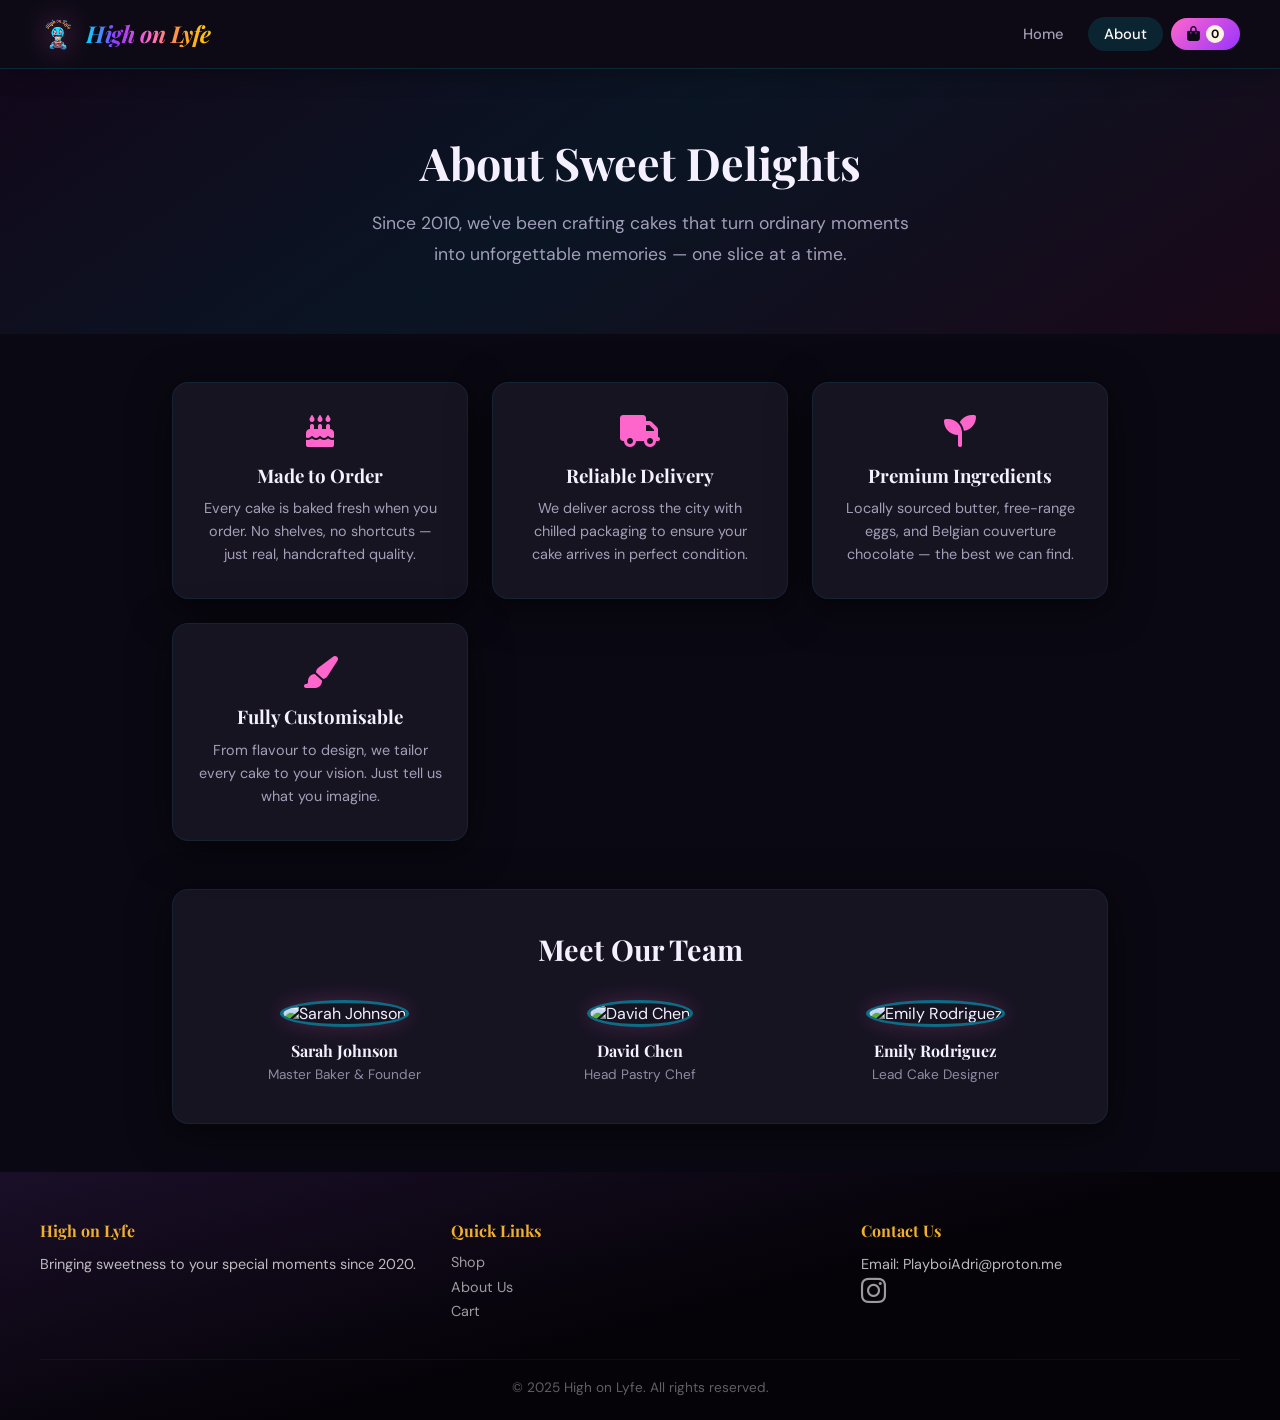
==== about.html @ c01b578d "Add files via upload" ====
<!DOCTYPE html>
<html lang="en">
<head>
  <meta charset="UTF-8">
  <meta name="viewport" content="width=device-width, initial-scale=1.0">
  <title>About Us — Sweet Delights</title>
  <link rel="stylesheet" href="https://cdnjs.cloudflare.com/ajax/libs/font-awesome/6.4.0/css/all.min.css">
  <link rel="stylesheet" href="css/common.css">
  <link rel="stylesheet" href="css/about.css">
</head>
<body>
  <nav class="navbar">
    <div class="nav-brand">
      <a href="index.html" class="brand-lockup" aria-label="High on Lyfe home">
        <img class="brand-logo-img" src="img/Logo.png" alt="" decoding="async">
        <span class="brand-name" aria-hidden="true">High on Lyfe</span>
      </a>
    </div>
    <div class="nav-links">
      <a href="index.html" >Home</a>
      <a href="about.html" class="active">About</a>
      <div class="cart-icon"><a href="cart.html"><i class="fas fa-shopping-bag"></i><span class="cart-count">0</span></a></div>
    </div>
  </nav>
  <section class="about-hero">
    <h1>About Sweet Delights</h1>
    <p>Since 2010, we've been crafting cakes that turn ordinary moments into unforgettable memories — one slice at a time.</p>
  </section>
  <div class="about-content">
    <div class="features-grid">
      <div class="feature-card"><i class="fas fa-birthday-cake"></i><h3>Made to Order</h3><p>Every cake is baked fresh when you order. No shelves, no shortcuts — just real, handcrafted quality.</p></div>
      <div class="feature-card"><i class="fas fa-truck"></i><h3>Reliable Delivery</h3><p>We deliver across the city with chilled packaging to ensure your cake arrives in perfect condition.</p></div>
      <div class="feature-card"><i class="fas fa-seedling"></i><h3>Premium Ingredients</h3><p>Locally sourced butter, free-range eggs, and Belgian couverture chocolate — the best we can find.</p></div>
      <div class="feature-card"><i class="fas fa-paint-brush"></i><h3>Fully Customisable</h3><p>From flavour to design, we tailor every cake to your vision. Just tell us what you imagine.</p></div>
    </div>
    <div class="team-section">
      <h2>Meet Our Team</h2>
      <div class="team-grid">
        <div class="team-member"><img src="https://images.unsplash.com/photo-1438761681033-6461ffad8d80?auto=format&fit=crop&w=300" alt="Sarah Johnson"><h3>Sarah Johnson</h3><p>Master Baker &amp; Founder</p></div>
        <div class="team-member"><img src="https://images.unsplash.com/photo-1472099645785-5658abf4ff4e?auto=format&fit=crop&w=300" alt="David Chen"><h3>David Chen</h3><p>Head Pastry Chef</p></div>
        <div class="team-member"><img src="https://images.unsplash.com/photo-1494790108377-be9c29b29330?auto=format&fit=crop&w=300" alt="Emily Rodriguez"><h3>Emily Rodriguez</h3><p>Lead Cake Designer</p></div>
      </div>
    </div>
  </div>
  <footer>
    <div class="footer-content">
      <div class="footer-section"><h3>High on Lyfe</h3><p>Bringing sweetness to your special moments since 2020.</p></div>
      <div class="footer-section"><h3>Quick Links</h3><a href="index.html">Shop</a><a href="about.html">About Us</a><a href="cart.html">Cart</a></div>
      <div class="footer-section"><h3>Contact Us</h3><p>Email: PlayboiAdri@proton.me</p><a class="btn text-white btn-floating m-1"  href="https://www.instagram.com/ss00ss62?igsh=OXA2djl1YWgwNTIw" role="button">
        <i class="fab fa-instagram fa-2x"></i></a></div>
    </div>
    <div class="footer-bottom"><p>&copy; 2025 High on Lyfe. All rights reserved.</p></div>
  </footer>
  <script>const products = [
  { id:1, title:'Classic Chocolate Birthday Cake', category:'birthday', price:45, description:'Rich layers of dark chocolate sponge with silky ganache frosting and festive decorations.', image:'https://images.unsplash.com/photo-1578985545062-69928b1d9587?auto=format&fit=crop&w=600', badge:'Bestseller' },
  { id:2, title:'Strawberry Shortcake', category:'birthday', price:38, description:'Light vanilla layers piled high with fresh strawberries and whipped cream.', image:'https://images.unsplash.com/photo-1565958011703-44f9829ba187?auto=format&fit=crop&w=600', badge:null },
  { id:3, title:'Rainbow Funfetti Cake', category:'birthday', price:42, description:'A celebration in every slice — colourful sprinkles baked right into fluffy vanilla batter.', image:'https://images.unsplash.com/photo-1558301211-0d8c8ddee6ec?auto=format&fit=crop&w=600', badge:null },
  { id:4, title:'Elegant White Wedding Cake', category:'wedding', price:195, description:'Three-tier ivory fondant masterpiece adorned with delicate sugar flowers.', image:'https://images.unsplash.com/photo-1464349095431-e9a21285b5f3?auto=format&fit=crop&w=600', badge:'Premium' },
  { id:5, title:'Rustic Naked Wedding Cake', category:'wedding', price:165, description:'Exposed sponge tiers decorated with fresh florals and eucalyptus for a boho vibe.', image:'https://images.unsplash.com/photo-1519671482749-fd09be7ccebf?auto=format&fit=crop&w=600', badge:null },
  { id:6, title:'Gold Drip Wedding Cake', category:'wedding', price:220, description:'Luxurious dark chocolate tiers with edible gold drip and handcrafted sugar roses.', image:'https://images.unsplash.com/photo-1515934751635-c81c6bc9a2d8?auto=format&fit=crop&w=600', badge:'Luxury' },
  { id:7, title:'Custom Photo Cake', category:'custom', price:65, description:'Your favourite photo printed on a smooth fondant panel — fully personalised.', image:'https://images.unsplash.com/photo-1588195538326-c5b1e9f80a1b?auto=format&fit=crop&w=600', badge:null },
  { id:8, title:'Name & Number Cake', category:'custom', price:55, description:'Bold numerals and hand-piped names make every milestone unforgettable.', image:'https://images.unsplash.com/photo-1614707267537-b85aaf00c4b7?auto=format&fit=crop&w=600', badge:null },
  { id:9, title:'Character Sculpted Cake', category:'custom', price:95, description:'Bring your favourite character to life with our hand-sculpted fondant art.', image:'https://images.unsplash.com/photo-1571115177098-24ec42ed204d?auto=format&fit=crop&w=600', badge:'Popular' }
];

function getCart() { return JSON.parse(localStorage.getItem('sweetdelights_cart')) || []; }
function saveCart(cart) { localStorage.setItem('sweetdelights_cart', JSON.stringify(cart)); }
function getCartCount() { return getCart().reduce((s,i) => s + i.quantity, 0); }
function updateCartBadge() { document.querySelectorAll('.cart-count').forEach(b => b.textContent = getCartCount()); }

function showToast(msg, icon='fa-check-circle') {
  let t = document.querySelector('.toast');
  if (!t) { t = document.createElement('div'); t.className = 'toast'; document.body.appendChild(t); }
  t.innerHTML = `<i class="fas ${icon}"></i> ${msg}`;
  t.classList.add('show');
  clearTimeout(t._to);
  t._to = setTimeout(() => t.classList.remove('show'), 2800);
}

function addToCart(productId, quantity) {
  const p = products.find(x => x.id === productId);
  if (!p) return;
  const cart = getCart();
  const ex = cart.find(i => i.id === productId);
  if (ex) ex.quantity += quantity;
  else cart.push({ id:p.id, title:p.title, price:p.price, image:p.image, quantity });
  saveCart(cart);
  updateCartBadge();
  showToast(p.title + ' added to cart');
}

function initIndexPage() {
  const container = document.getElementById('products-container');
  if (!container) return;
  const tabsWrapper = document.querySelector('.category-tabs');
  const searchInput = document.getElementById('search');
  const quantities = {};
  products.forEach(p => { quantities[p.id] = 1; });
  let activeCategory = 'birthday';

  function renderProducts() {
    const q = searchInput ? searchInput.value.toLowerCase().trim() : '';
    const filtered = products.filter(p => {
      const mc = activeCategory === 'all' || p.category === activeCategory;
      const mq = !q || p.title.toLowerCase().includes(q) || p.description.toLowerCase().includes(q);
      return mc && mq;
    });
    if (!filtered.length) {
      container.innerHTML = '<div class="empty-state"><i class="fas fa-search"></i><p>No cakes found. Try a different search.</p></div>';
      return;
    }
    container.innerHTML = filtered.map(p => `
      <div class="product-card">
        <div class="product-img-wrap">
          <img src="${p.image}" alt="${p.title}" loading="lazy">
          ${p.badge ? `<span class="product-badge">${p.badge}</span>` : ''}
        </div>
        <div class="product-info">
          <span class="product-category">${p.category}</span>
          <h3 class="product-title">${p.title}</h3>
          <p class="product-desc">${p.description}</p>
          <div class="qty-controls">
            <button class="qty-btn" onclick="changeQty(${p.id},-1)"><i class="fas fa-minus"></i></button>
            <span class="qty-display" id="qty-${p.id}">${quantities[p.id]}</span>
            <button class="qty-btn" onclick="changeQty(${p.id},1)"><i class="fas fa-plus"></i></button>
          </div>
          <div class="product-footer"><span class="product-price">$${p.price}</span></div>
          <button class="add-to-cart-btn" onclick="addToCart(${p.id}, quantities[${p.id}])">
            <i class="fas fa-shopping-bag"></i> Add to Cart
          </button>
        </div>
      </div>`).join('');
  }

  window.changeQty = function(id, delta) {
    quantities[id] = Math.max(1, (quantities[id]||1) + delta);
    const el = document.getElementById('qty-' + id);
    if (el) el.textContent = quantities[id];
  };

  if (tabsWrapper) {
    tabsWrapper.querySelectorAll('.tab-btn').forEach(btn => {
      btn.addEventListener('click', () => {
        tabsWrapper.querySelectorAll('.tab-btn').forEach(b => b.classList.remove('active'));
        btn.classList.add('active');
        activeCategory = btn.dataset.category;
        renderProducts();
      });
    });
  }
  if (searchInput) searchInput.addEventListener('input', renderProducts);
  renderProducts();
}

document.addEventListener('DOMContentLoaded', () => { updateCartBadge(); initIndexPage(); });
</script>
</body>
</html>
---- css/common.css ----
@import url('https://fonts.googleapis.com/css2?family=Playfair+Display:ital,wght@0,400;0,700;1,400&family=DM+Sans:wght@300;400;500;600&display=swap');

:root {
  /* Logo palette */
  --cyan: #00d8ff;
  --pink: #ff66cc;
  --purple: #9933ff;
  --orange: #ff9933;
  --yellow: #ffcc00;
  --chocolate: #3d2618;
  --cream-light: #fff5e1;
  --void: #050508;

  /* Semantic tokens (dark UI, names kept for existing pages) */
  --cream: #0a0812;
  --white: #171422;
  --deep: #f5f0ff;
  --mocha: rgba(232, 224, 255, 0.68);
  --rose: #ff66cc;
  --blush: #00d8ff;
  --sage: #00d8ff;
  --gold: #ffcc00;
  --ink: #fffafc;
  --on-accent: #100818;
  --shadow: 0 8px 40px rgba(0, 0, 0, 0.55);
  --radius: 16px;
  --line: rgba(0, 216, 255, 0.14);
  --footer-bg: linear-gradient(165deg, #1a0f28 0%, #050308 55%);
}

*, *::before, *::after { margin: 0; padding: 0; box-sizing: border-box; }
html { scroll-behavior: smooth; }
body { font-family: 'DM Sans', sans-serif; background: var(--cream); color: var(--deep); min-height: 100vh; }

.navbar { background: rgba(14, 11, 22, 0.94); backdrop-filter: blur(12px); padding: 1rem 2.5rem; display: flex; justify-content: space-between; align-items: center; position: sticky; top: 0; z-index: 100; border-bottom: 1px solid var(--line); box-shadow: 0 2px 24px rgba(0,0,0,0.35); }
.nav-brand { display: flex; align-items: center; min-width: 0; }
.brand-lockup { display: inline-flex; align-items: center; gap: 0.65rem; text-decoration: none; min-width: 0; }
.brand-lockup:focus-visible { outline: 2px solid var(--cyan); outline-offset: 4px; border-radius: 8px; }
.brand-logo-img { height: 2.25rem; width: auto; display: block; object-fit: contain; flex-shrink: 0; filter: drop-shadow(0 0 14px rgba(255,102,204,0.4)); }
.brand-name {
  font-family: 'Playfair Display', serif;
  font-size: clamp(1.05rem, 2.8vw, 1.45rem);
  font-weight: 700;
  font-style: italic;
  letter-spacing: -0.02em;
  line-height: 1.1;
  white-space: nowrap;
  background: linear-gradient(90deg, var(--cyan), var(--purple), var(--pink), var(--orange), var(--yellow));
  -webkit-background-clip: text;
  background-clip: text;
  -webkit-text-fill-color: transparent;
}
.nav-links { display: flex; align-items: center; gap: 0.5rem; }
.nav-links a { font-size: 0.92rem; font-weight: 500; color: var(--mocha); text-decoration: none; padding: 0.45rem 1rem; border-radius: 50px; transition: all 0.2s; }
.nav-links a:hover, .nav-links a.active { background: rgba(0, 216, 255, 0.12); color: var(--ink); }
.cart-icon { position: relative; }
.cart-icon a { display: flex; align-items: center; gap: 0.4rem; background: linear-gradient(135deg, var(--pink), var(--purple)); color: var(--on-accent) !important; padding: 0.45rem 1rem !important; border-radius: 50px; font-weight: 600; }
.cart-icon a:hover { filter: brightness(1.12); }
.cart-count { background: var(--cream-light); color: var(--on-accent); border-radius: 50px; font-size: 0.75rem; font-weight: 700; min-width: 18px; height: 18px; display: inline-flex; align-items: center; justify-content: center; padding: 0 4px; }

footer { background: var(--footer-bg); color: rgba(255,255,255,0.72); padding: 3rem 2.5rem 1.5rem; }
.footer-content { max-width: 1200px; margin: 0 auto; display: grid; grid-template-columns: repeat(auto-fit, minmax(200px, 1fr)); gap: 2rem; margin-bottom: 2rem; }
.footer-section h3 { font-family: 'Playfair Display', serif; color: #efaf2f; margin-bottom: 0.8rem; font-size: 1rem; }
.footer-section a { color: rgba(255,255,255,0.6); text-decoration: none; display: block; margin-bottom: 0.4rem; font-size: 0.9rem; transition: color 0.2s; }
.footer-section a:hover { color: var(--cyan); }
.footer-section p { font-size: 0.9rem; line-height: 1.6; }
.footer-bottom { border-top: 1px solid rgba(255,255,255,0.08); padding-top: 1.2rem; text-align: center; font-size: 0.85rem; opacity: 0.5; }

.toast { position: fixed; bottom: 2rem; right: 2rem; background: var(--white); color: var(--deep); border: 1px solid var(--line); padding: 0.85rem 1.4rem; border-radius: 50px; font-size: 0.9rem; font-weight: 500; box-shadow: var(--shadow); transform: translateY(80px); opacity: 0; transition: all 0.35s cubic-bezier(0.34,1.56,0.64,1); z-index: 999; display: flex; align-items: center; gap: 0.6rem; }
.toast.show { transform: translateY(0); opacity: 1; }
.toast i { color: var(--gold); }

/* Custom modal (replaces alert / confirm) */
body.hy-modal-open { overflow: hidden; }
.hy-modal-overlay { position: fixed; inset: 0; z-index: 10000; display: flex; align-items: center; justify-content: center; padding: 1.5rem; background: rgba(5, 4, 12, 0.78); backdrop-filter: blur(8px); opacity: 0; visibility: hidden; pointer-events: none; transition: opacity 0.25s ease, visibility 0.25s ease; }
.hy-modal-overlay.is-open { opacity: 1; visibility: visible; pointer-events: auto; }
.hy-modal { width: 100%; max-width: 400px; background: linear-gradient(165deg, #1e1830 0%, #14101f 100%); border: 1px solid rgba(0, 216, 255, 0.22); border-radius: var(--radius); box-shadow: 0 24px 64px rgba(0, 0, 0, 0.65), 0 0 0 1px rgba(255, 102, 204, 0.12); padding: 1.5rem 1.5rem 1.35rem; transform: scale(0.94) translateY(8px); transition: transform 0.28s cubic-bezier(0.34, 1.2, 0.64, 1); }
.hy-modal-overlay.is-open .hy-modal { transform: scale(1) translateY(0); }
.hy-modal-title { font-family: 'Playfair Display', serif; font-size: 1.25rem; color: var(--deep); margin-bottom: 0.65rem; line-height: 1.25; }
.hy-modal-text { font-size: 0.95rem; color: var(--mocha); line-height: 1.55; margin-bottom: 1.35rem; }
.hy-modal-actions { display: flex; justify-content: flex-end; gap: 0.6rem; flex-wrap: wrap; }
.hy-modal-btn { font-family: 'DM Sans', sans-serif; font-size: 0.9rem; font-weight: 600; padding: 0.55rem 1.25rem; border-radius: 50px; border: none; cursor: pointer; transition: filter 0.2s, transform 0.15s; }
.hy-modal-btn:active { transform: scale(0.97); }
.hy-modal-btn-ghost { background: transparent; color: var(--mocha); border: 1.5px solid var(--line); }
.hy-modal-btn-ghost:hover { color: var(--deep); border-color: rgba(0, 216, 255, 0.35); background: rgba(0, 216, 255, 0.06); }
.hy-modal-btn-primary { background: linear-gradient(135deg, var(--pink), var(--purple)); color: var(--on-accent); }
.hy-modal-btn-primary:hover { filter: brightness(1.1); }

@media (max-width: 700px) { .confirm-layout { grid-template-columns: 1fr; } }
@media (max-width: 600px) {
  .navbar { padding: 0.8rem 1.2rem; }
  .brand-name { font-size: clamp(0.95rem, 4.2vw, 1.2rem); }
  .filters-wrapper { padding: 1.2rem 1.2rem 0.5rem; }
  .products-section { padding: 0.5rem 1.2rem 3rem; }
  .hero { padding: 3rem 1.5rem 2.5rem; }
  .page-container, .about-content { padding: 0 1.2rem; }
  .confirm-layout { padding: 0 1.2rem; }
  .form-row { grid-template-columns: 1fr; }
  .cart-item { grid-template-columns: 70px 1fr; }
  .cart-item-controls { grid-column: 1 / -1; flex-direction: row; justify-content: space-between; }
}
---- css/about.css ----
/* ABOUT */
.about-hero { background: linear-gradient(145deg, #12081a 0%, #0a1524 45%, #1a0818 100%); padding: 4rem 2.5rem; text-align: center; }
.about-hero h1 { font-family: 'Playfair Display', serif; font-size: 2.8rem; color: var(--deep); margin-bottom: 1rem; }
.about-hero p { color: var(--mocha); font-size: 1.1rem; max-width: 560px; margin: 0 auto; line-height: 1.75; }
.about-content { max-width: 1000px; margin: 3rem auto; padding: 0 2rem; }
.features-grid { display: grid; grid-template-columns: repeat(auto-fit, minmax(220px, 1fr)); gap: 1.5rem; margin-bottom: 3rem; }
.feature-card { background: var(--white); border-radius: var(--radius); padding: 2rem 1.5rem; text-align: center; box-shadow: var(--shadow); border: 1px solid rgba(0, 216, 255, 0.08); }
.feature-card i { font-size: 2rem; color: var(--pink); display: block; margin-bottom: 1rem; }
.feature-card h3 { font-family: 'Playfair Display', serif; margin-bottom: 0.6rem; color: var(--deep); }
.feature-card p { font-size: 0.9rem; color: var(--mocha); line-height: 1.6; }
.team-section { background: var(--white); border-radius: var(--radius); padding: 2.5rem; box-shadow: var(--shadow); border: 1px solid rgba(0, 216, 255, 0.08); }
.team-section h2 { font-family: 'Playfair Display', serif; text-align: center; margin-bottom: 2rem; font-size: 1.8rem; color: var(--deep); }
.team-grid { display: grid; grid-template-columns: repeat(auto-fit, minmax(180px, 1fr)); gap: 2rem; }
.team-member { text-align: center; }
.team-member img { width: 120px; height: 120px; border-radius: 50%; object-fit: cover; margin-bottom: 0.8rem; border: 3px solid rgba(0, 216, 255, 0.45); box-shadow: 0 0 20px rgba(255,102,204,0.2); }
.team-member h3 { font-family: 'Playfair Display', serif; font-size: 1rem; margin-bottom: 0.3rem; color: var(--deep); }
.team-member p { font-size: 0.85rem; color: var(--mocha); opacity: 0.85; }
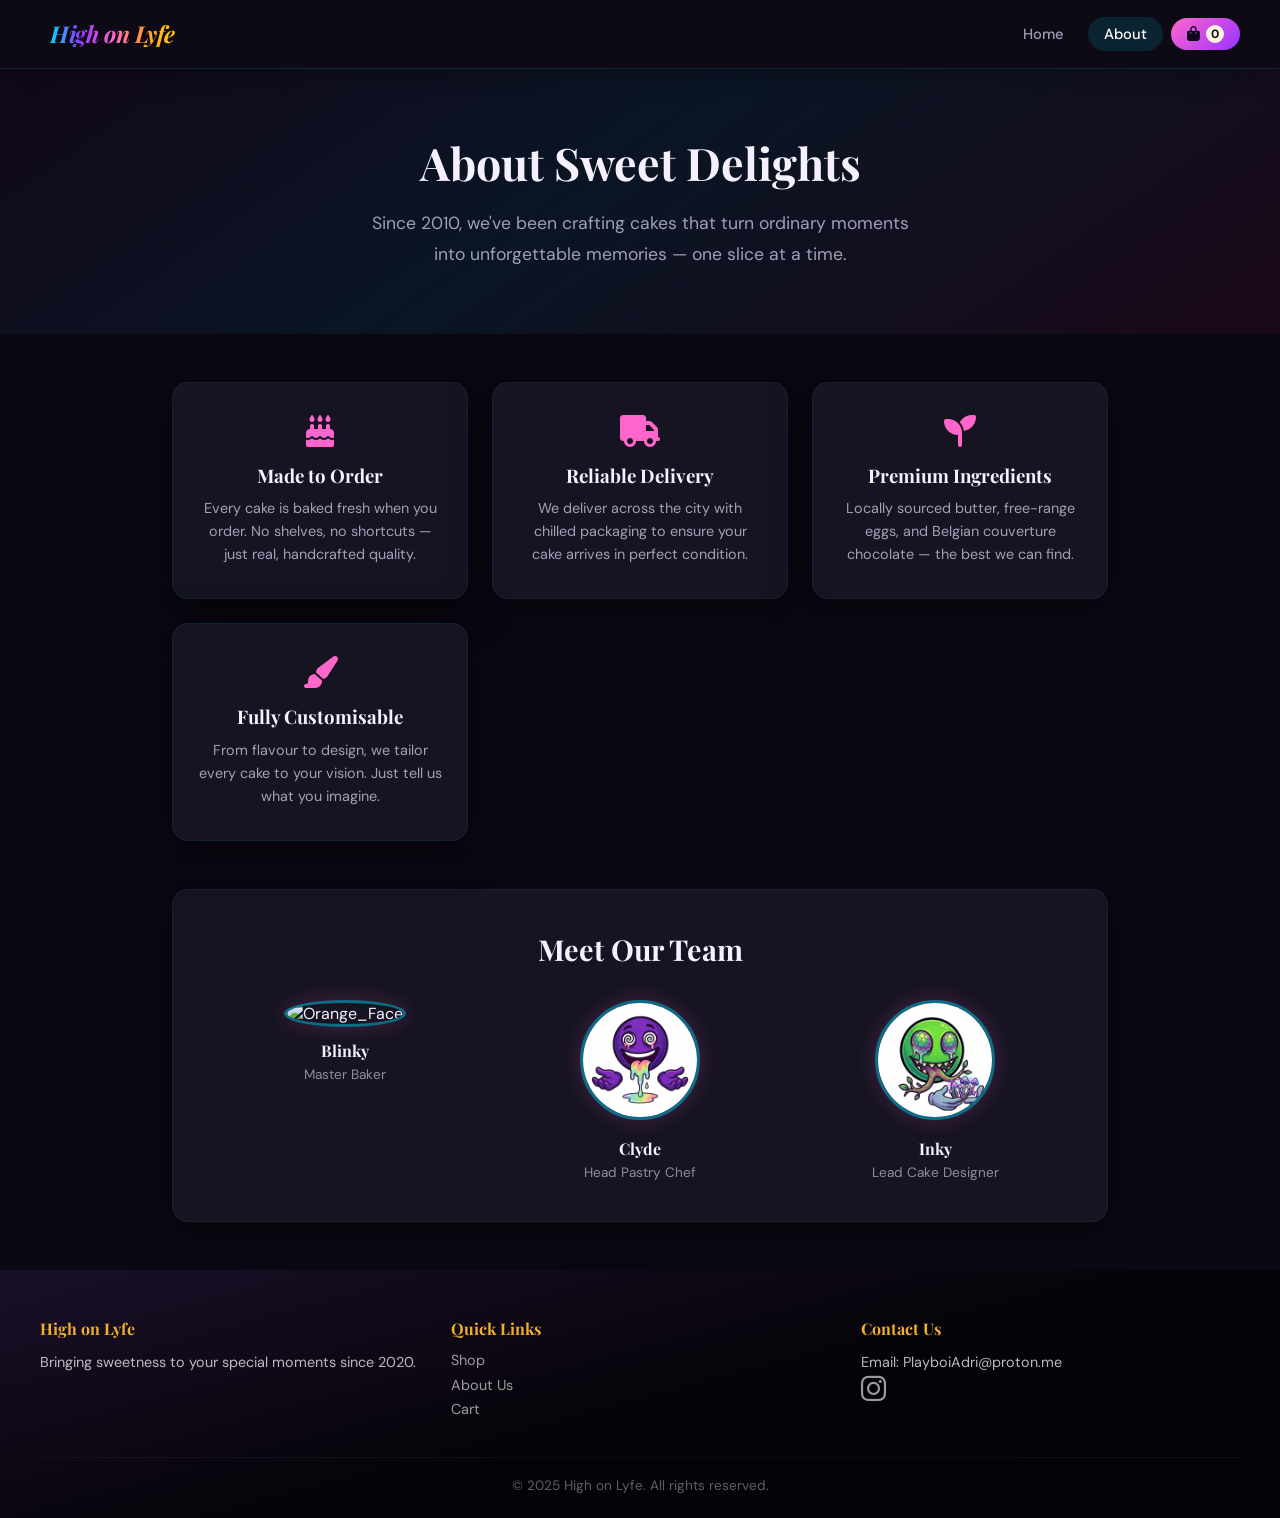
==== commit 3aa5981a: "Update about.html" ====
--- a/about.html
+++ b/about.html
@@ -36,9 +36,9 @@
     <div class="team-section">
       <h2>Meet Our Team</h2>
       <div class="team-grid">
-        <div class="team-member"><img src="https://images.unsplash.com/photo-1438761681033-6461ffad8d80?auto=format&fit=crop&w=300" alt="Sarah Johnson"><h3>Sarah Johnson</h3><p>Master Baker &amp; Founder</p></div>
-        <div class="team-member"><img src="https://images.unsplash.com/photo-1472099645785-5658abf4ff4e?auto=format&fit=crop&w=300" alt="David Chen"><h3>David Chen</h3><p>Head Pastry Chef</p></div>
-        <div class="team-member"><img src="https://images.unsplash.com/photo-1494790108377-be9c29b29330?auto=format&fit=crop&w=300" alt="Emily Rodriguez"><h3>Emily Rodriguez</h3><p>Lead Cake Designer</p></div>
+        <div class="team-member"><img src="img/orange.png" alt="Orange_Face"><h3>Blinky</h3><p>Master Baker</p></div>
+        <div class="team-member"><img src="img/Purple.png" alt="Purple_Face"><h3>Clyde</h3><p>Head Pastry Chef</p></div>
+        <div class="team-member"><img src="img/green.png" alt="Green_Face"><h3>Inky</h3><p>Lead Cake Designer</p></div>
       </div>
     </div>
   </div>
@@ -52,16 +52,20 @@
     <div class="footer-bottom"><p>&copy; 2025 High on Lyfe. All rights reserved.</p></div>
   </footer>
   <script>const products = [
-  { id:1, title:'Classic Chocolate Birthday Cake', category:'birthday', price:45, description:'Rich layers of dark chocolate sponge with silky ganache frosting and festive decorations.', image:'https://images.unsplash.com/photo-1578985545062-69928b1d9587?auto=format&fit=crop&w=600', badge:'Bestseller' },
-  { id:2, title:'Strawberry Shortcake', category:'birthday', price:38, description:'Light vanilla layers piled high with fresh strawberries and whipped cream.', image:'https://images.unsplash.com/photo-1565958011703-44f9829ba187?auto=format&fit=crop&w=600', badge:null },
-  { id:3, title:'Rainbow Funfetti Cake', category:'birthday', price:42, description:'A celebration in every slice — colourful sprinkles baked right into fluffy vanilla batter.', image:'https://images.unsplash.com/photo-1558301211-0d8c8ddee6ec?auto=format&fit=crop&w=600', badge:null },
-  { id:4, title:'Elegant White Wedding Cake', category:'wedding', price:195, description:'Three-tier ivory fondant masterpiece adorned with delicate sugar flowers.', image:'https://images.unsplash.com/photo-1464349095431-e9a21285b5f3?auto=format&fit=crop&w=600', badge:'Premium' },
-  { id:5, title:'Rustic Naked Wedding Cake', category:'wedding', price:165, description:'Exposed sponge tiers decorated with fresh florals and eucalyptus for a boho vibe.', image:'https://images.unsplash.com/photo-1519671482749-fd09be7ccebf?auto=format&fit=crop&w=600', badge:null },
-  { id:6, title:'Gold Drip Wedding Cake', category:'wedding', price:220, description:'Luxurious dark chocolate tiers with edible gold drip and handcrafted sugar roses.', image:'https://images.unsplash.com/photo-1515934751635-c81c6bc9a2d8?auto=format&fit=crop&w=600', badge:'Luxury' },
-  { id:7, title:'Custom Photo Cake', category:'custom', price:65, description:'Your favourite photo printed on a smooth fondant panel — fully personalised.', image:'https://images.unsplash.com/photo-1588195538326-c5b1e9f80a1b?auto=format&fit=crop&w=600', badge:null },
-  { id:8, title:'Name & Number Cake', category:'custom', price:55, description:'Bold numerals and hand-piped names make every milestone unforgettable.', image:'https://images.unsplash.com/photo-1614707267537-b85aaf00c4b7?auto=format&fit=crop&w=600', badge:null },
-  { id:9, title:'Character Sculpted Cake', category:'custom', price:95, description:'Bring your favourite character to life with our hand-sculpted fondant art.', image:'https://images.unsplash.com/photo-1571115177098-24ec42ed204d?auto=format&fit=crop&w=600', badge:'Popular' }
+  { id:1, title:'Classic Chocolate Layer Cake', category:'cake', price:45, inStock:true, description:'Rich dark chocolate sponge with silky ganache frosting.', image:'https://images.unsplash.com/photo-1578985545062-69928b1d9587?auto=format&fit=crop&w=600', badge:'Bestseller' },
+  { id:2, title:'Red Velvet Delight', category:'cake', price:45, inStock:true, description:'Classic red velvet layers with creamy frosting and a rich, velvety taste in every bite.', image:'https://images.unsplash.com/photo-1565958011703-44f9829ba187?auto=format&fit=crop&w=600', badge:null },
+  { id:3, title:'Rainbow Funfetti Cake', category:'cake', price:45, inStock:true, description:'Colourful sprinkles baked into fluffy vanilla batter.', image:'https://images.unsplash.com/photo-1558301211-0d8c8ddee6ec?auto=format&fit=crop&w=600', badge:null },
+  { id:4, title:'Chocolate Brownie', category:'brownies', price:40, inStock:true, description:'Decadent chocolate brownie packed with deep cocoa flavor and a fudgy center.', image:'img/cbrowine.jpg', badge:'Premium' },
+  { id:5, title:'Salted Caramel Brownies', category:'brownies', price:40, inStock:true, description:'Gooey chocolate Fudgy chocolate brownie layered with silky caramel for the perfect sweet finish.', image:'img/cbrowine.jpg', badge:null },
+  { id:6, title:'Triple Chocolate Brownies', category:'brownies', price:40, inStock:true, description:'Dark, milk, and white chocolate in every bite.', image:'img/cbrowine.jpg', badge:'Luxury' },
+  { id:7, title:'Cupcakes', category:'coming-soon', price:0, description:'Assorted flavours — launching soon.', image:'https://images.unsplash.com/photo-1614707267537-b85aaf00c4b7?auto=format&fit=crop&w=600', badge:'Coming Soon' },
+  { id:8, title:'Cheesecakes', category:'coming-soon', price:0, description:'New York style and fruit-topped varieties — stay tuned.', image:'https://images.unsplash.com/photo-1588195538326-c5b1e9f80a1b?auto=format&fit=crop&w=600', badge:'Coming Soon' },
+  { id:9, title:'Cookie Boxes', category:'coming-soon', price:0, description:'Curated gift boxes — available soon.', image:'https://images.unsplash.com/photo-1571115177098-24ec42ed204d?auto=format&fit=crop&w=600', badge:'Coming Soon' }
 ];
+
+function isOutOfStock(p) {
+  return p.inStock === false;
+}
 
 function getCart() { return JSON.parse(localStorage.getItem('sweetdelights_cart')) || []; }
 function saveCart(cart) { localStorage.setItem('sweetdelights_cart', JSON.stringify(cart)); }
@@ -79,7 +83,7 @@
 
 function addToCart(productId, quantity) {
   const p = products.find(x => x.id === productId);
-  if (!p) return;
+  if (!p || p.category === 'coming-soon' || isOutOfStock(p)) return;
   const cart = getCart();
   const ex = cart.find(i => i.id === productId);
   if (ex) ex.quantity += quantity;
@@ -155,4 +159,4 @@
 document.addEventListener('DOMContentLoaded', () => { updateCartBadge(); initIndexPage(); });
 </script>
 </body>
-</html>+</html>
